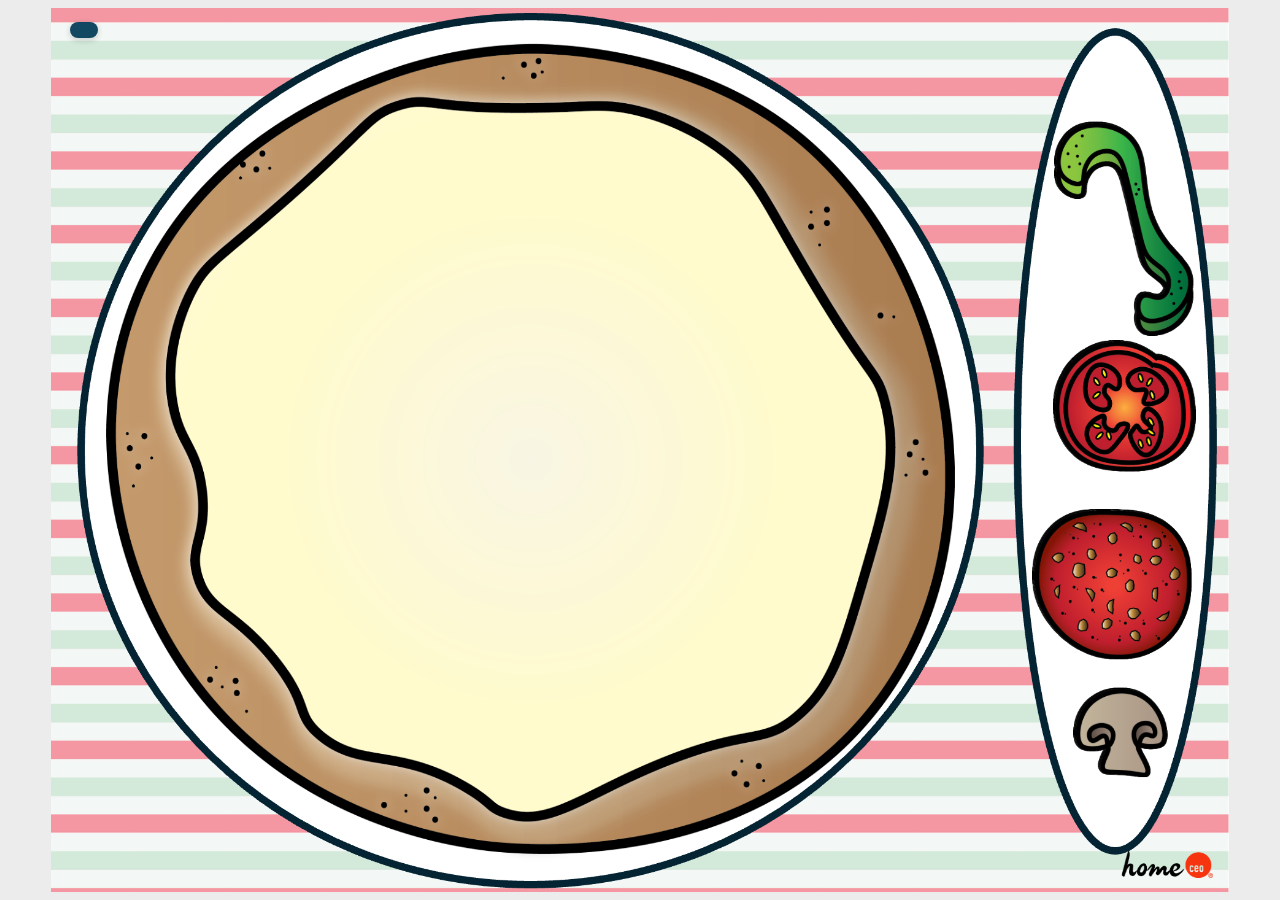
==== make-a-pizza/index.html @ fc692ed0 "Initial commit (3 Make it games)" ====
<!doctype html>
<html lang="en">
  <head>
    <meta charset="utf-8" />
    <meta name="viewport" content="width=device-width, initial-scale=1" />
    <title></title>
    <link rel="stylesheet" href="style.css" />
  </head>
  <body shadow>
    <main class="game">
      <div class="scene" id="scene">
        <button id="reset-btn" class="reset-btn" type="button" aria-label=""></button>
        <div class="placed-layer" id="placed-layer"></div>
        <div class="hotspots" id="hotspots"></div>
      </div>
    </main>

    <script type="module" src="app.js"></script>
  </body>
</html>
---- make-a-pizza/style.css ----
*,
*::before,
*::after {
  box-sizing: border-box;
}

html,
body {
  margin: 0;
  height: 100%;
  font-family: system-ui, -apple-system, "Segoe UI", Roboto, sans-serif;
}

body {
  background: #ececec;
  overflow: hidden;
  touch-action: none;
  -webkit-user-select: none;
  user-select: none;
}

.game {
  width: 100%;
  height: 100%;
  display: grid;
  place-items: center;
  padding: 8px;
}

.scene {
  width: min(100vw - 16px, calc((100vh - 16px) * 4 / 3));
  aspect-ratio: 4 / 3;
  position: relative;
  overflow: hidden;
  background-image: url("./resources/background.png");
  background-size: 100% 100%;
  background-repeat: no-repeat;
  background-position: center;
}

.reset-btn {
  position: absolute;
  top: 1.6%;
  left: 1.6%;
  z-index: 30;
  border: 0;
  border-radius: 999px;
  padding: 8px 14px;
  background: #083f5b;
  color: #fff;
  font-weight: 700;
  cursor: pointer;
  box-shadow: 0 2px 7px rgba(0, 0, 0, 0.2);
  opacity: 0.95;
}

.reset-btn:hover {
  background: #062f44;
}

.placed-layer {
  position: absolute;
  inset: 0;
  pointer-events: none;
}

.placed-item {
  position: absolute;
  transform: translate(-50%, -50%) scale(var(--item-scale, 1));
  transform-origin: center center;
  object-fit: contain;
  filter: drop-shadow(0 2px 3px rgba(0, 0, 0, 0.2));
  z-index: 5;
}

.placed-item--draggable {
  pointer-events: auto;
  cursor: grab;
  touch-action: none;
}

.placed-item--draggable:active {
  cursor: grabbing;
}

.hotspots {
  position: absolute;
  inset: 0;
  z-index: 20;
}

.hotspot {
  position: absolute;
  border: 0;
  background: transparent;
  cursor: pointer;
  border-radius: 12px;
}

.hotspot:focus-visible {
  outline: 2px solid rgba(18, 113, 160, 0.8);
  outline-offset: 1px;
}

.drag-preview {
  position: fixed;
  width: min(18vmin, 150px);
  height: auto;
  pointer-events: none;
  z-index: 2000;
  transform: translate(-50%, -50%);
  filter: drop-shadow(0 4px 10px rgba(0, 0, 0, 0.25));
  opacity: 0.94;
}
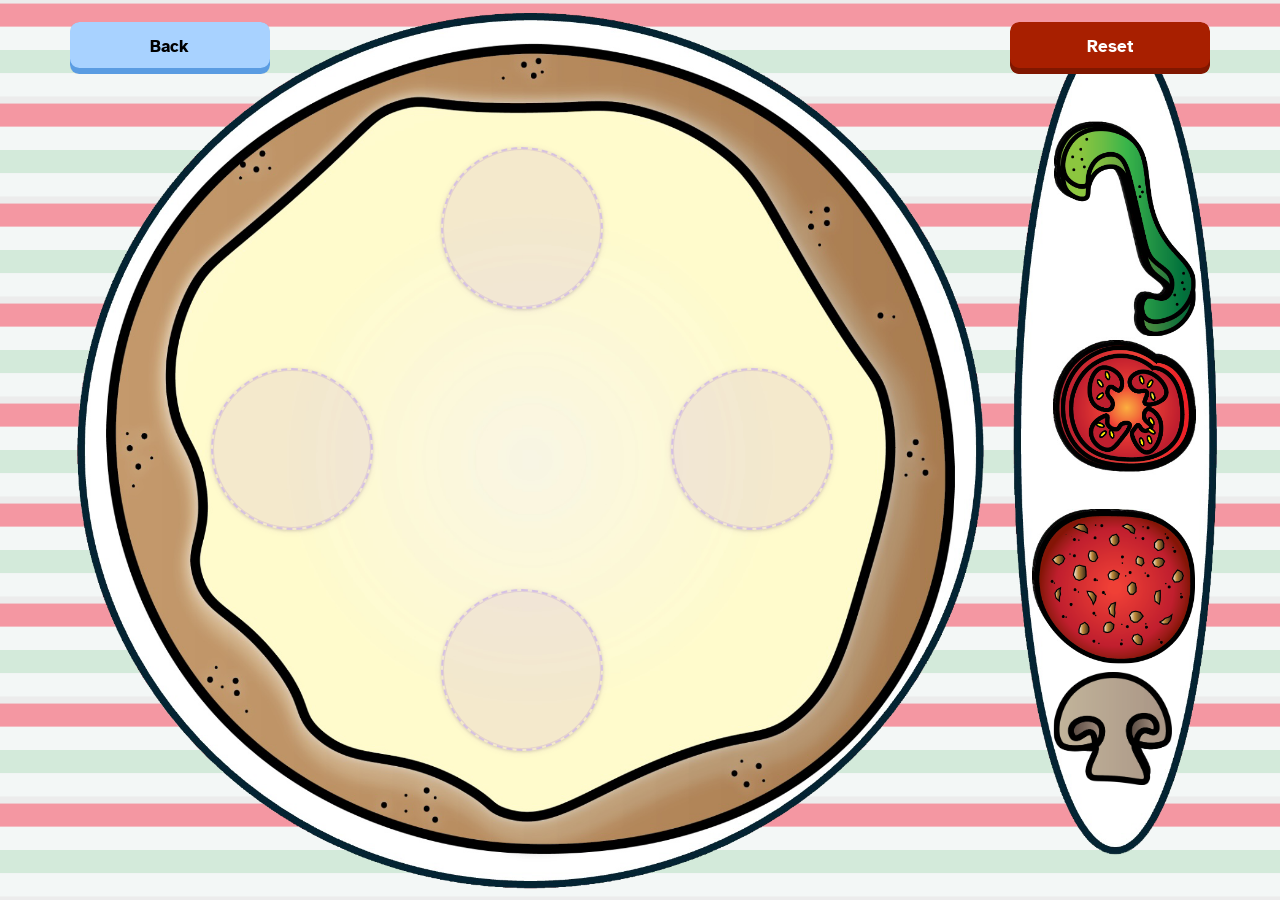
==== commit 4d1a5e98: "feat: make it games major functionalities completion" ====
--- a/make-a-pizza/index.html
+++ b/make-a-pizza/index.html
@@ -4,13 +4,86 @@
     <meta charset="utf-8" />
     <meta name="viewport" content="width=device-width, initial-scale=1" />
     <title></title>
+    <link rel="stylesheet" href="../shared/squidly-buttons.css" />
+    <link rel="stylesheet" href="../shared/miniapp-layout.css" />
+    <link rel="stylesheet" href="../shared/scene-controls.css" />
     <link rel="stylesheet" href="style.css" />
   </head>
   <body shadow>
     <main class="game">
       <div class="scene" id="scene">
-        <button id="reset-btn" class="reset-btn" type="button" aria-label=""></button>
+        <access-button
+          id="back-access-btn"
+          class="back-access-wrap"
+          access-group="scene-controls"
+          access-order="0"
+        >
+          <a
+            id="back-btn"
+            class="scene-control-btn squidly-btn squidly-btn--normal"
+            href="../index.html"
+            aria-label="Back to games"
+          >Back</a>
+        </access-button>
+        <access-button
+          id="reset-access-btn"
+          class="reset-access-wrap"
+          access-group="scene-controls"
+          access-order="1"
+        >
+          <button
+            id="reset-btn"
+            class="scene-control-btn squidly-btn squidly-btn--action"
+            type="button"
+            aria-label="Reset pizza"
+          >
+            Reset
+          </button>
+        </access-button>
         <div class="placed-layer" id="placed-layer"></div>
+        <div class="pizza-access-layer" id="pizza-access-layer">
+          <!-- Four drop slots: evenly on pizza ellipse (top / right / bottom / left). Placement uses currently selected ingredient. -->
+          <access-button
+            class="access-wrap access-wrap--pizza-slot pizza-drop-slot"
+            access-group="pizza-drop"
+            access-order="1"
+            data-slot-x-pct="40"
+            data-slot-y-pct="25"
+            style="left: 40%; top: 25%"
+          >
+            <button type="button" class="pizza-slot" aria-label="Place selected ingredient here"></button>
+          </access-button>
+          <access-button
+            class="access-wrap access-wrap--pizza-slot pizza-drop-slot"
+            access-group="pizza-drop"
+            access-order="2"
+            data-slot-x-pct="59.5"
+            data-slot-y-pct="50"
+            style="left: 59.5%; top: 50%"
+          >
+            <button type="button" class="pizza-slot" aria-label="Place selected ingredient here"></button>
+          </access-button>
+          <access-button
+            class="access-wrap access-wrap--pizza-slot pizza-drop-slot"
+            access-group="pizza-drop"
+            access-order="3"
+            data-slot-x-pct="40"
+            data-slot-y-pct="75"
+            style="left: 40%; top: 75%"
+          >
+            <button type="button" class="pizza-slot" aria-label="Place selected ingredient here"></button>
+          </access-button>
+          <access-button
+            class="access-wrap access-wrap--pizza-slot pizza-drop-slot"
+            access-group="pizza-drop"
+            access-order="4"
+            data-slot-x-pct="20.5"
+            data-slot-y-pct="50"
+            style="left: 20.5%; top: 50%"
+          >
+            <button type="button" class="pizza-slot" aria-label="Place selected ingredient here"></button>
+          </access-button>
+        </div>
         <div class="hotspots" id="hotspots"></div>
       </div>
     </main>
--- a/shared/squidly-buttons.css
+++ b/shared/squidly-buttons.css
@@ -0,0 +1,90 @@
+/* Squidly Session grid-icon button look for mini-apps (action / normal / emphasis). */
+/* Linked from each game as ../shared/squidly-buttons.css — serve the Games repo root. */
+
+@import url("https://fonts.googleapis.com/css2?family=Atkinson+Hyperlegible:ital,wght@0,400;0,700;1,400;1,700&display=swap");
+
+.squidly-btn--action {
+  --squidly-btn-main: hsl(11, 100%, 33%);
+  --squidly-btn-tab: hsl(11, 100%, 25%);
+  --squidly-btn-main-hover: hsl(11, 100%, 23%);
+  --squidly-btn-tab-hover: hsl(11, 100%, 15%);
+  --squidly-btn-main-active: hsl(11, 96%, 18%);
+  --squidly-btn-tab-active: hsl(11, 92%, 9%);
+  --squidly-btn-text: white;
+  --squidly-btn-outline: hsl(11, 100%, 15%);
+}
+
+.squidly-btn--normal {
+  --squidly-btn-main: hsl(211, 100%, 83%);
+  --squidly-btn-tab: hsl(211, 70%, 62%);
+  --squidly-btn-main-hover: hsl(211, 95%, 66.4%);
+  --squidly-btn-tab-hover: hsl(211, 66.5%, 49.6%);
+  --squidly-btn-main-active: hsl(211, 100%, 53.95%);
+  --squidly-btn-tab-active: hsl(211, 73.5%, 40.3%);
+  --squidly-btn-text: black;
+  --squidly-btn-outline: hsl(211, 84%, 37.2%);
+}
+
+.squidly-btn--emphasis {
+  --squidly-btn-main: hsl(18, 77%, 50%);
+  --squidly-btn-tab: hsl(18, 86%, 41%);
+  --squidly-btn-main-hover: hsl(18, 73%, 40%);
+  --squidly-btn-tab-hover: hsl(18, 82%, 33%);
+  --squidly-btn-main-active: hsl(18, 80%, 32%);
+  --squidly-btn-tab-active: hsl(18, 88%, 26%);
+  --squidly-btn-text: white;
+  --squidly-btn-outline: hsl(18, 86%, 28%);
+}
+
+.squidly-btn {
+  position: absolute;
+  inset: 0;
+  width: 100%;
+  height: 100%;
+  margin: 0;
+  padding: 0.2em 0.35em 0.42em;
+  box-sizing: border-box;
+  border: 0;
+  border-radius: 0.55em;
+  cursor: pointer;
+  display: flex;
+  align-items: center;
+  justify-content: center;
+  font-family: "Atkinson Hyperlegible", system-ui, sans-serif;
+  font-weight: 700;
+  font-size: clamp(11px, 1.2vw, 16px);
+  line-height: 1;
+  text-align: center;
+  color: var(--squidly-btn-text, white);
+  background-color: var(--squidly-btn-main);
+  box-shadow:
+    inset 0 -0.35em 0 var(--squidly-btn-tab),
+    0 2px 4px rgba(0, 0, 0, 0.22);
+  transition:
+    background-color 0.12s ease,
+    box-shadow 0.12s ease,
+    transform 0.08s ease;
+}
+
+.squidly-btn:hover,
+access-button[hover] .squidly-btn {
+  background-color: var(--squidly-btn-main-hover);
+  box-shadow:
+    inset 0 -0.35em 0 var(--squidly-btn-tab-hover),
+    0 2px 4px rgba(0, 0, 0, 0.28),
+    0 0 0 2px var(--squidly-btn-outline);
+}
+
+.squidly-btn:active {
+  background-color: var(--squidly-btn-main-active);
+  box-shadow:
+    inset 0 -0.28em 0 var(--squidly-btn-tab-active),
+    0 1px 2px rgba(0, 0, 0, 0.25);
+  transform: scale(0.98);
+}
+
+.squidly-btn:focus-visible,
+access-button:focus-visible .squidly-btn {
+  outline: 3px solid var(--squidly-btn-outline);
+  outline-offset: 2px;
+}
--- a/shared/miniapp-layout.css
+++ b/shared/miniapp-layout.css
@@ -0,0 +1,30 @@
+/* Shared layout for access-button wrappers and transparent hotspot overlays. */
+
+.access-wrap {
+  position: absolute;
+  display: block;
+  box-sizing: border-box;
+}
+
+.hotspot,
+.picker-hotspot {
+  position: absolute;
+  inset: 0;
+  border: 0;
+  margin: 0;
+  padding: 0;
+  background: transparent;
+  cursor: pointer;
+  border-radius: 12px;
+  z-index: 1;
+}
+
+.hotspot:focus-visible,
+.picker-hotspot:focus-visible {
+  outline: 2px solid rgba(143, 83, 201, 0.85);
+  outline-offset: 2px;
+}
+
+.picker-hotspot {
+  border-radius: 10px;
+}
--- a/shared/scene-controls.css
+++ b/shared/scene-controls.css
@@ -0,0 +1,57 @@
+/* Top-corner scene controls (Back / Reset) — shared by all make-a-* games. */
+
+.back-access-wrap,
+.reset-access-wrap {
+  position: absolute;
+  z-index: 12000;
+  display: block;
+  overflow: hidden;
+  border-radius: 0.55em;
+  width: min(18vw, 200px);
+  height: min(10vh, 52px);
+  max-width: 210px;
+  max-height: 66px;
+  pointer-events: auto;
+}
+
+.back-access-wrap {
+  top: 1.6%;
+  left: 1.6%;
+  right: auto;
+}
+
+.reset-access-wrap {
+  top: 1.6%;
+  right: 1.6%;
+  left: auto;
+}
+
+.scene-control-btn {
+  font-size: clamp(14px, 1.35vw, 18px);
+}
+
+a.scene-control-btn.squidly-btn {
+  text-decoration: none;
+  color: var(--squidly-btn-text, white);
+}
+
+/* Robot: categories + reset on the left dock; back stays top-right. */
+.scene--robot .reset-access-wrap {
+  top: 68%;
+  left: 2%;
+  right: auto;
+  width: 15%;
+  min-width: 128px;
+  max-width: 240px;
+  max-height: 72px;
+}
+
+.scene--robot .back-access-wrap {
+  top: 1.6%;
+  left: auto;
+  right: 1.6%;
+}
+
+.scene--robot .scene-control-btn {
+  font-size: clamp(16px, 2.1cqh, 22px);
+}
--- a/make-a-pizza/style.css
+++ b/make-a-pizza/style.css
@@ -12,10 +12,12 @@
 }
 
 body {
-  background: #ececec;
+  background-color: #ececec;
+  background-image: url("data:image/svg+xml,%3Csvg xmlns='http://www.w3.org/2000/svg' viewBox='0 0 184.252 171.091'%3E%3Crect width='184.252' height='42.773' fill='%23f497a2'/%3E%3Crect y='42.773' width='184.252' height='42.773' fill='%23f3f7f6'/%3E%3Crect y='85.546' width='184.252' height='42.773' fill='%23d3eada'/%3E%3Crect y='128.318' width='184.252' height='42.773' fill='%23f3f7f6'/%3E%3C/svg%3E");
+  background-size: 100px 100px;
+  background-repeat: repeat;
   overflow: hidden;
   touch-action: none;
-  -webkit-user-select: none;
   user-select: none;
 }
 
@@ -32,30 +34,7 @@
   aspect-ratio: 4 / 3;
   position: relative;
   overflow: hidden;
-  background-image: url("./resources/background.png");
-  background-size: 100% 100%;
-  background-repeat: no-repeat;
-  background-position: center;
-}
-
-.reset-btn {
-  position: absolute;
-  top: 1.6%;
-  left: 1.6%;
-  z-index: 30;
-  border: 0;
-  border-radius: 999px;
-  padding: 8px 14px;
-  background: #083f5b;
-  color: #fff;
-  font-weight: 700;
-  cursor: pointer;
-  box-shadow: 0 2px 7px rgba(0, 0, 0, 0.2);
-  opacity: 0.95;
-}
-
-.reset-btn:hover {
-  background: #062f44;
+  background: url("./resources/background.png") center / 100% 100% no-repeat;
 }
 
 .placed-layer {
@@ -64,12 +43,31 @@
   pointer-events: none;
 }
 
+.pizza-access-layer {
+  position: absolute;
+  inset: 0;
+  z-index: 10000;
+  pointer-events: none;
+  --pizza-slot-ring: rgba(190, 160, 240, 0.55);
+  --pizza-slot-fill: rgba(143, 83, 201, 0.1);
+  --pizza-slot-ring-width: 2px;
+}
+
+.pizza-access-layer--ready {
+  --pizza-slot-ring: rgba(255, 97, 166, 0.88);
+  --pizza-slot-fill: rgba(143, 83, 201, 0.22);
+  --pizza-slot-ring-width: 3px;
+}
+
 .placed-item {
   position: absolute;
-  transform: translate(-50%, -50%) scale(var(--item-scale, 1));
+  max-width: none;
+  transform: translate(-50%, -50%);
   transform-origin: center center;
   object-fit: contain;
-  filter: drop-shadow(0 2px 3px rgba(0, 0, 0, 0.2));
+  filter:
+    drop-shadow(0 1px 2px rgba(143, 83, 201, 0.18))
+    drop-shadow(0 3px 6px rgba(0, 0, 0, 0.18));
   z-index: 5;
 }
 
@@ -89,26 +87,104 @@
   z-index: 20;
 }
 
-.hotspot {
-  position: absolute;
-  border: 0;
-  background: transparent;
-  cursor: pointer;
-  border-radius: 12px;
+.access-wrap--ingredient {
+  border-radius: 14px;
 }
 
-.hotspot:focus-visible {
-  outline: 2px solid rgba(18, 113, 160, 0.8);
-  outline-offset: 1px;
+.palette-ingredient-visual {
+  position: absolute;
+  inset: 0;
+  width: 100%;
+  height: 100%;
+  object-fit: contain;
+  pointer-events: none;
+  user-select: none;
+  z-index: 0;
+  transition: filter 0.15s ease-out;
+}
+
+.access-wrap--ingredient.ingredient-selected {
+  z-index: 21;
+}
+
+.access-wrap--ingredient.ingredient-selected .palette-ingredient-visual {
+  filter:
+    drop-shadow(0 0 0.5px rgba(0, 0, 0, 0.45))
+    drop-shadow(0 0 2px rgba(255, 255, 255, 0.75))
+    drop-shadow(0 0 4px rgba(143, 83, 201, 0.95))
+    drop-shadow(0 0 10px rgba(255, 97, 166, 0.65))
+    drop-shadow(0 0 16px rgba(143, 83, 201, 0.4));
+}
+
+.access-wrap--ingredient:focus-visible:not(.ingredient-selected) .palette-ingredient-visual,
+.access-wrap--ingredient[hover]:not(.ingredient-selected) .palette-ingredient-visual {
+  filter:
+    drop-shadow(0 0 2px rgba(255, 255, 255, 0.9))
+    drop-shadow(0 0 5px rgba(143, 83, 201, 0.85))
+    drop-shadow(0 0 10px rgba(255, 97, 166, 0.45));
+}
+
+.access-wrap--pizza-slot {
+  width: min(16.5%, 18vmin);
+  aspect-ratio: 1;
+  height: auto;
+  max-width: min(240px, 24vmin);
+  max-height: min(240px, 24vmin);
+  transform: translate(-50%, -50%);
+  pointer-events: auto;
+}
+
+.pizza-slot {
+  width: 100%;
+  height: 100%;
+  box-sizing: border-box;
+  border: var(--pizza-slot-ring-width) dashed var(--pizza-slot-ring);
+  border-radius: 50%;
+  background: var(--pizza-slot-fill);
+  cursor: pointer;
+  box-shadow:
+    inset 0 0 0 1px rgba(143, 83, 201, 0.15),
+    0 1px 6px rgba(143, 83, 201, 0.12),
+    0 1px 3px rgba(0, 0, 0, 0.12);
+  transition:
+    box-shadow 0.2s ease,
+    background-color 0.2s ease;
+  padding: 0;
+  margin: 0;
+}
+
+.pizza-slot:hover {
+  --pizza-slot-ring: rgba(255, 97, 166, 0.72);
+  --pizza-slot-fill: rgba(143, 83, 201, 0.16);
+}
+
+.access-wrap--pizza-slot:focus-visible {
+  outline: 2px solid rgba(255, 97, 166, 0.95);
+  outline-offset: 3px;
+  border-radius: 50%;
+}
+
+.access-wrap--pizza-slot[hover] .pizza-slot {
+  --pizza-slot-ring: rgba(255, 97, 166, 0.98);
+  --pizza-slot-fill: rgba(143, 83, 201, 0.28);
+  box-shadow:
+    inset 0 0 0 2px rgba(143, 83, 201, 0.35),
+    0 0 0 2px rgba(255, 255, 255, 0.5),
+    0 0 0 5px rgba(143, 83, 201, 0.45),
+    0 0 20px rgba(255, 97, 166, 0.45),
+    0 2px 8px rgba(0, 0, 0, 0.12);
 }
 
 .drag-preview {
   position: fixed;
-  width: min(18vmin, 150px);
+  box-sizing: content-box;
+  width: auto;
   height: auto;
   pointer-events: none;
   z-index: 2000;
   transform: translate(-50%, -50%);
-  filter: drop-shadow(0 4px 10px rgba(0, 0, 0, 0.25));
-  opacity: 0.94;
+  filter:
+    drop-shadow(0 0 4px rgba(143, 83, 201, 0.35))
+    drop-shadow(0 5px 14px rgba(0, 0, 0, 0.22));
+  opacity: 0.96;
 }
